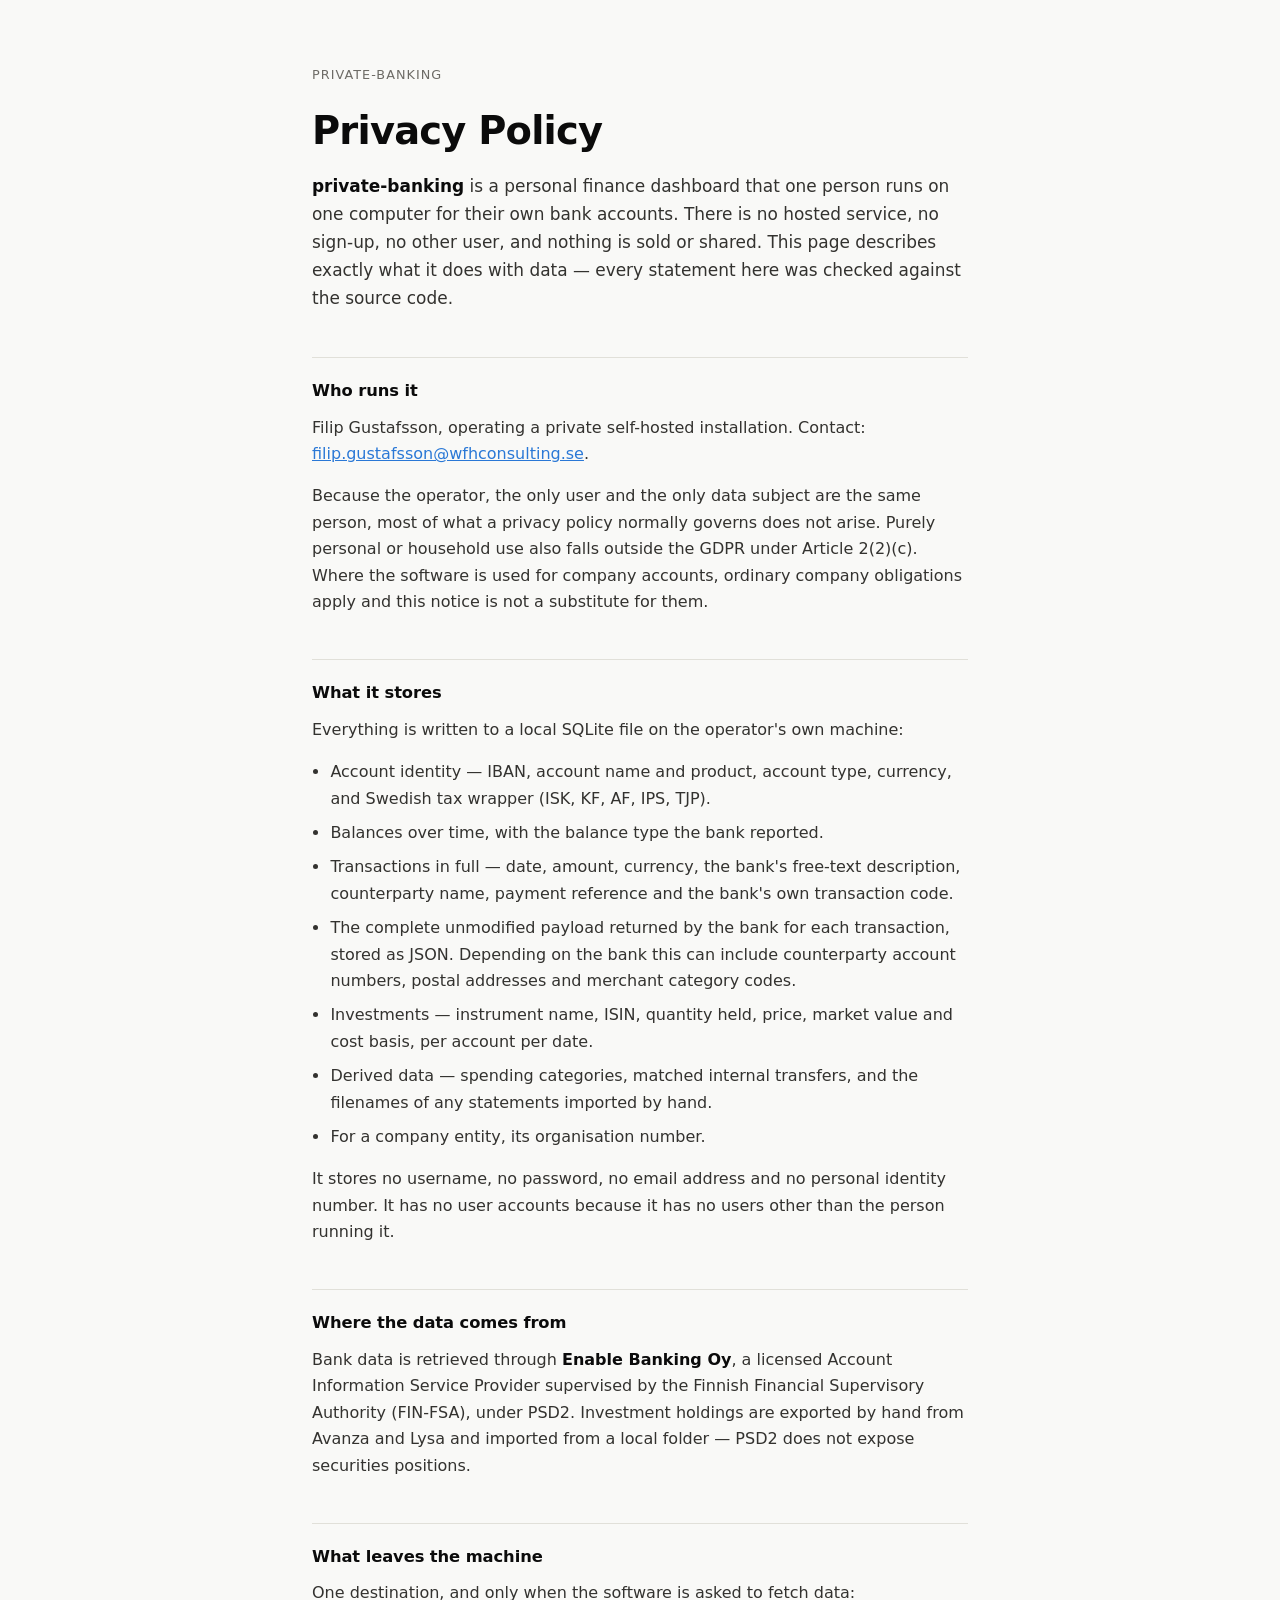
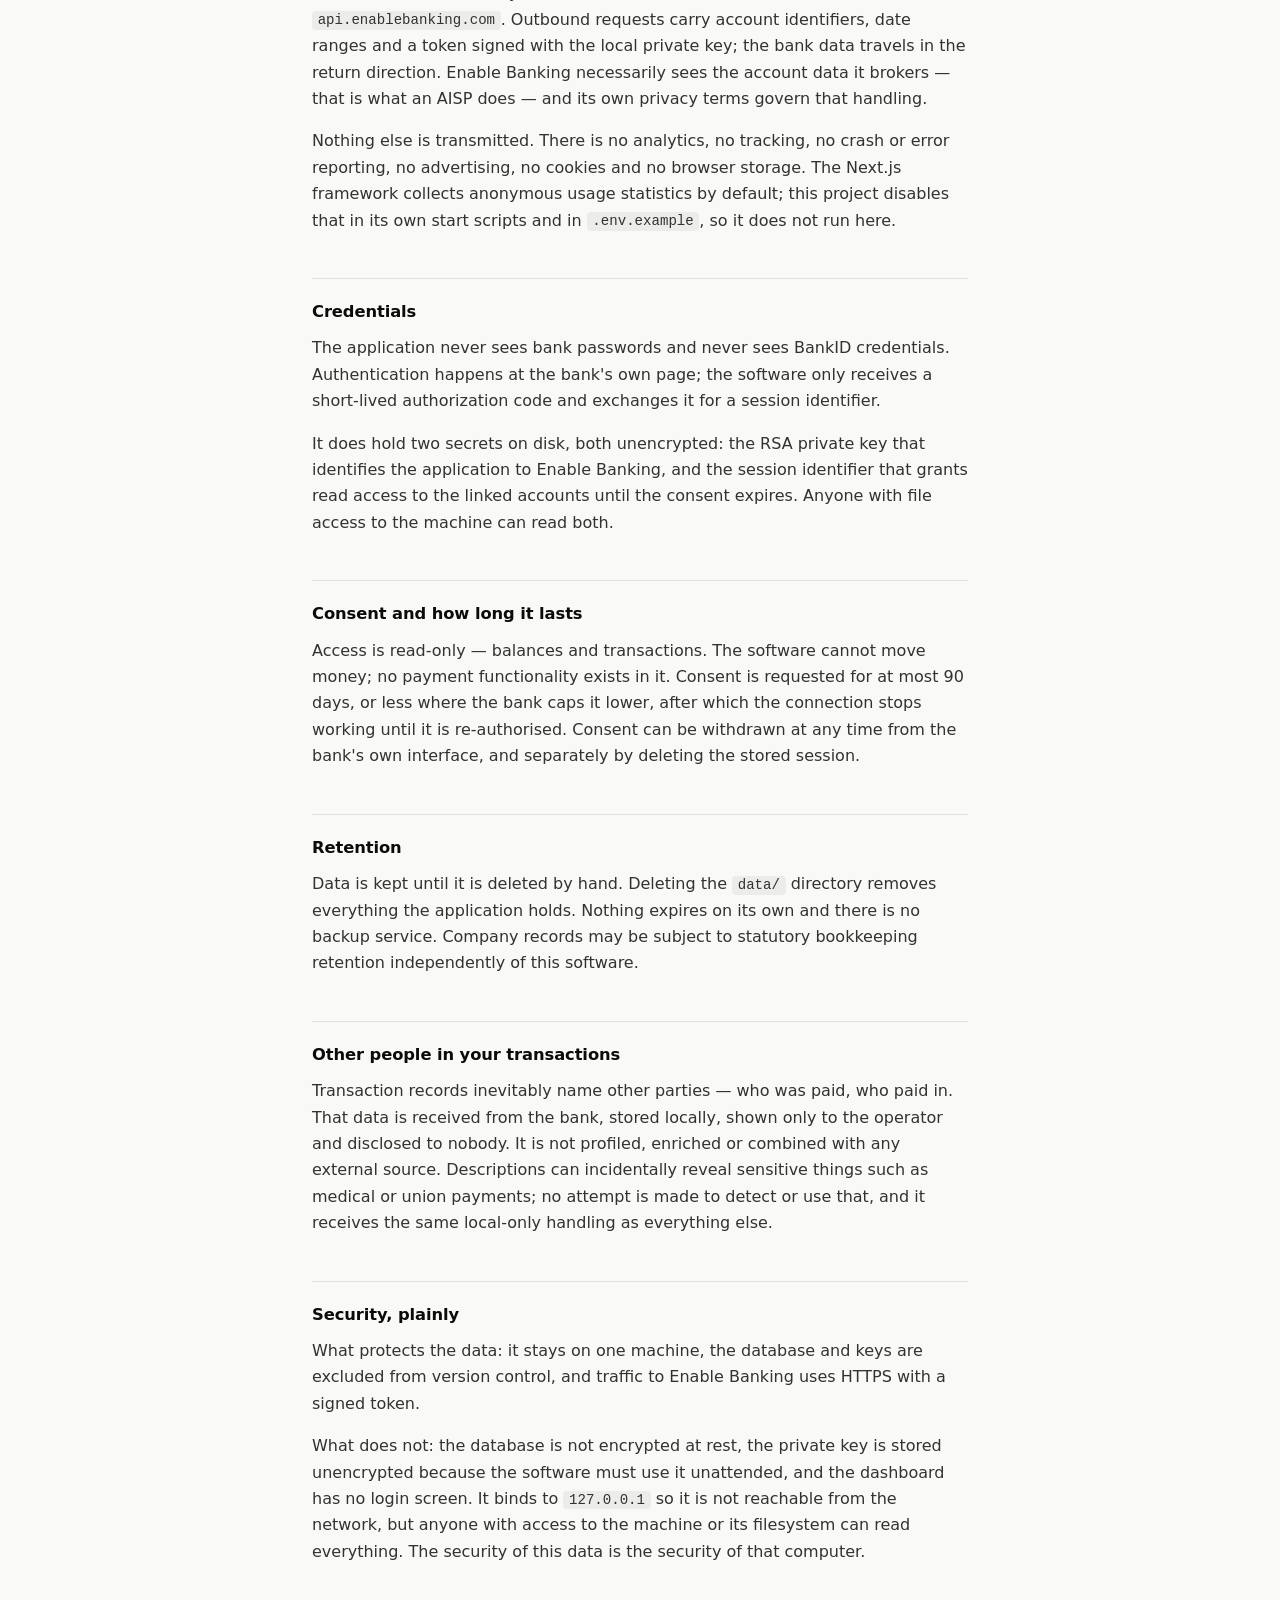
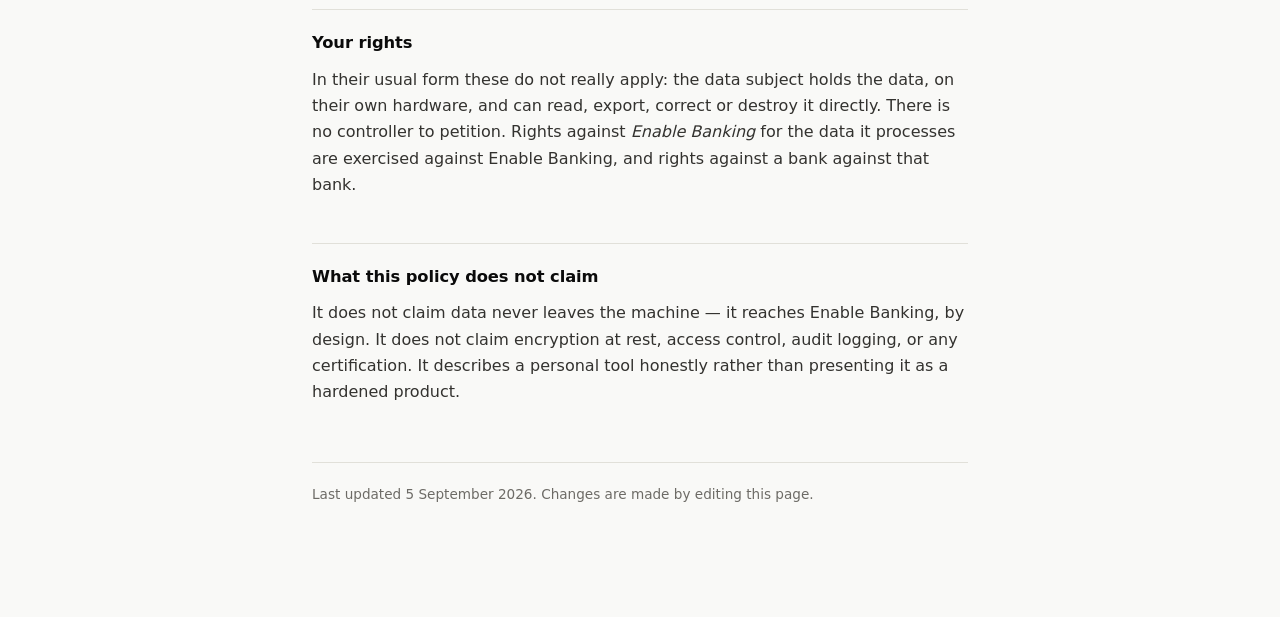
==== privacy.html @ 4055734c "Add privacy policy and terms of use Static pages for the PSD2 application registration. Claims about" ====
<!doctype html>
<html lang="en">
<head>
<meta charset="utf-8">
<meta name="viewport" content="width=device-width,initial-scale=1">
<title>Privacy Policy — private-banking</title>
<link rel="stylesheet" href="./style.css">
</head>
<body>
<main>
<p class="eyebrow"><a href="./">private-banking</a></p>
<h1>Privacy Policy</h1>
<p class="lede">
  <strong>private-banking</strong> is a personal finance dashboard that one person runs on
  one computer for their own bank accounts. There is no hosted service, no sign-up, no other
  user, and nothing is sold or shared. This page describes exactly what it does with data —
  every statement here was checked against the source code.
</p>

<h2>Who runs it</h2>
<p>
  Filip Gustafsson, operating a private self-hosted installation.
  Contact: <a href="mailto:filip.gustafsson@wfhconsulting.se">filip.gustafsson@wfhconsulting.se</a>.
</p>
<p>
  Because the operator, the only user and the only data subject are the same person, most of
  what a privacy policy normally governs does not arise. Purely personal or household use also
  falls outside the GDPR under Article 2(2)(c). Where the software is used for company
  accounts, ordinary company obligations apply and this notice is not a substitute for them.
</p>

<h2>What it stores</h2>
<p>Everything is written to a local SQLite file on the operator's own machine:</p>
<ul>
  <li>Account identity — IBAN, account name and product, account type, currency, and Swedish tax wrapper (ISK, KF, AF, IPS, TJP).</li>
  <li>Balances over time, with the balance type the bank reported.</li>
  <li>Transactions in full — date, amount, currency, the bank's free-text description, counterparty name, payment reference and the bank's own transaction code.</li>
  <li>The complete unmodified payload returned by the bank for each transaction, stored as JSON. Depending on the bank this can include counterparty account numbers, postal addresses and merchant category codes.</li>
  <li>Investments — instrument name, ISIN, quantity held, price, market value and cost basis, per account per date.</li>
  <li>Derived data — spending categories, matched internal transfers, and the filenames of any statements imported by hand.</li>
  <li>For a company entity, its organisation number.</li>
</ul>
<p>
  It stores no username, no password, no email address and no personal identity number. It has
  no user accounts because it has no users other than the person running it.
</p>

<h2>Where the data comes from</h2>
<p>
  Bank data is retrieved through <strong>Enable Banking Oy</strong>, a licensed Account
  Information Service Provider supervised by the Finnish Financial Supervisory Authority
  (FIN-FSA), under PSD2. Investment holdings are exported by hand from Avanza and Lysa and
  imported from a local folder — PSD2 does not expose securities positions.
</p>

<h2>What leaves the machine</h2>
<p>
  One destination, and only when the software is asked to fetch data:
  <code>api.enablebanking.com</code>. Outbound requests carry account identifiers, date ranges
  and a token signed with the local private key; the bank data travels in the return
  direction. Enable Banking necessarily sees the account data it brokers — that is what an
  AISP does — and its own privacy terms govern that handling.
</p>
<p>
  Nothing else is transmitted. There is no analytics, no tracking, no crash or error
  reporting, no advertising, no cookies and no browser storage. The Next.js framework
  collects anonymous usage statistics by default; this project disables that in its own start
  scripts and in <code>.env.example</code>, so it does not run here.
</p>

<h2>Credentials</h2>
<p>
  The application never sees bank passwords and never sees BankID credentials. Authentication
  happens at the bank's own page; the software only receives a short-lived authorization code
  and exchanges it for a session identifier.
</p>
<p>
  It does hold two secrets on disk, both unencrypted: the RSA private key that identifies the
  application to Enable Banking, and the session identifier that grants read access to the
  linked accounts until the consent expires. Anyone with file access to the machine can read
  both.
</p>

<h2>Consent and how long it lasts</h2>
<p>
  Access is read-only — balances and transactions. The software cannot move money; no payment
  functionality exists in it. Consent is requested for at most 90 days, or less where the bank
  caps it lower, after which the connection stops working until it is re-authorised. Consent
  can be withdrawn at any time from the bank's own interface, and separately by deleting the
  stored session.
</p>

<h2>Retention</h2>
<p>
  Data is kept until it is deleted by hand. Deleting the <code>data/</code> directory removes
  everything the application holds. Nothing expires on its own and there is no backup service.
  Company records may be subject to statutory bookkeeping retention independently of this
  software.
</p>

<h2>Other people in your transactions</h2>
<p>
  Transaction records inevitably name other parties — who was paid, who paid in. That data is
  received from the bank, stored locally, shown only to the operator and disclosed to nobody.
  It is not profiled, enriched or combined with any external source. Descriptions can
  incidentally reveal sensitive things such as medical or union payments; no attempt is made
  to detect or use that, and it receives the same local-only handling as everything else.
</p>

<h2>Security, plainly</h2>
<p>What protects the data: it stays on one machine, the database and keys are excluded from version control, and traffic to Enable Banking uses HTTPS with a signed token.</p>
<p>
  What does not: the database is not encrypted at rest, the private key is stored unencrypted
  because the software must use it unattended, and the dashboard has no login screen. It binds
  to <code>127.0.0.1</code> so it is not reachable from the network, but anyone with access to
  the machine or its filesystem can read everything. The security of this data is the
  security of that computer.
</p>

<h2>Your rights</h2>
<p>
  In their usual form these do not really apply: the data subject holds the data, on their own
  hardware, and can read, export, correct or destroy it directly. There is no controller to
  petition. Rights against <em>Enable Banking</em> for the data it processes are exercised
  against Enable Banking, and rights against a bank against that bank.
</p>

<h2>What this policy does not claim</h2>
<p>
  It does not claim data never leaves the machine — it reaches Enable Banking, by design. It
  does not claim encryption at rest, access control, audit logging, or any certification. It
  describes a personal tool honestly rather than presenting it as a hardened product.
</p>

<p class="meta">Last updated 5 September 2026. Changes are made by editing this page.</p>
</main>
</body>
</html>
---- style.css ----
:root {
  color-scheme: light;
  --surface: #fcfcfb;
  --plane: #f9f9f7;
  --ink: #0b0b0b;
  --ink-2: #33322f;
  --muted: #6d6b66;
  --rule: #e1e0d9;
  --accent: #2a78d6;
  --wash: rgba(11, 11, 11, 0.05);
}

@media (prefers-color-scheme: dark) {
  :root:not([data-theme="light"]) {
    color-scheme: dark;
    --surface: #1a1a19;
    --plane: #0d0d0d;
    --ink: #ffffff;
    --ink-2: #d6d5cc;
    --muted: #9a988f;
    --rule: #2c2c2a;
    --accent: #6da7ec;
    --wash: rgba(255, 255, 255, 0.07);
  }
}

* { box-sizing: border-box; }

body {
  margin: 0;
  padding: 0;
  background: var(--plane);
  color: var(--ink-2);
  font: 16px/1.65 system-ui, -apple-system, "Segoe UI", sans-serif;
  -webkit-font-smoothing: antialiased;
}

main {
  max-width: 44rem;
  margin: 0 auto;
  padding: 4rem 1.5rem 6rem;
}

.eyebrow {
  font-size: 0.8rem;
  letter-spacing: 0.08em;
  text-transform: uppercase;
  color: var(--muted);
  margin: 0 0 1.5rem;
}

.eyebrow a { color: var(--muted); text-decoration: none; }
.eyebrow a:hover { color: var(--accent); }

h1 {
  font-size: clamp(1.9rem, 5vw, 2.4rem);
  line-height: 1.15;
  letter-spacing: -0.02em;
  color: var(--ink);
  margin: 0 0 1.25rem;
}

h2 {
  font-size: 1.02rem;
  letter-spacing: -0.005em;
  color: var(--ink);
  margin: 2.75rem 0 0.6rem;
  padding-top: 1.25rem;
  border-top: 1px solid var(--rule);
}

.lede {
  font-size: 1.06rem;
  color: var(--ink-2);
  margin: 0 0 1rem;
}

p { margin: 0 0 1rem; }

ul {
  margin: 0 0 1rem;
  padding-left: 1.15rem;
}

li { margin-bottom: 0.5rem; }

a { color: var(--accent); }

strong { color: var(--ink); font-weight: 600; }

code {
  background: var(--wash);
  padding: 0.1em 0.4em;
  border-radius: 4px;
  font-size: 0.88em;
  font-family: ui-monospace, SFMono-Regular, Menlo, Consolas, monospace;
}

.meta {
  margin-top: 3.5rem;
  padding-top: 1.25rem;
  border-top: 1px solid var(--rule);
  font-size: 0.85rem;
  color: var(--muted);
}

.card-list {
  display: grid;
  gap: 0.75rem;
  margin: 2rem 0 0;
  padding: 0;
  list-style: none;
}

.card-list a {
  display: block;
  background: var(--surface);
  border: 1px solid var(--rule);
  border-radius: 10px;
  padding: 1rem 1.15rem;
  text-decoration: none;
  color: var(--ink);
  font-weight: 550;
}

.card-list a:hover { border-color: var(--accent); }

.card-list span {
  display: block;
  font-weight: 400;
  font-size: 0.88rem;
  color: var(--muted);
  margin-top: 0.15rem;
}
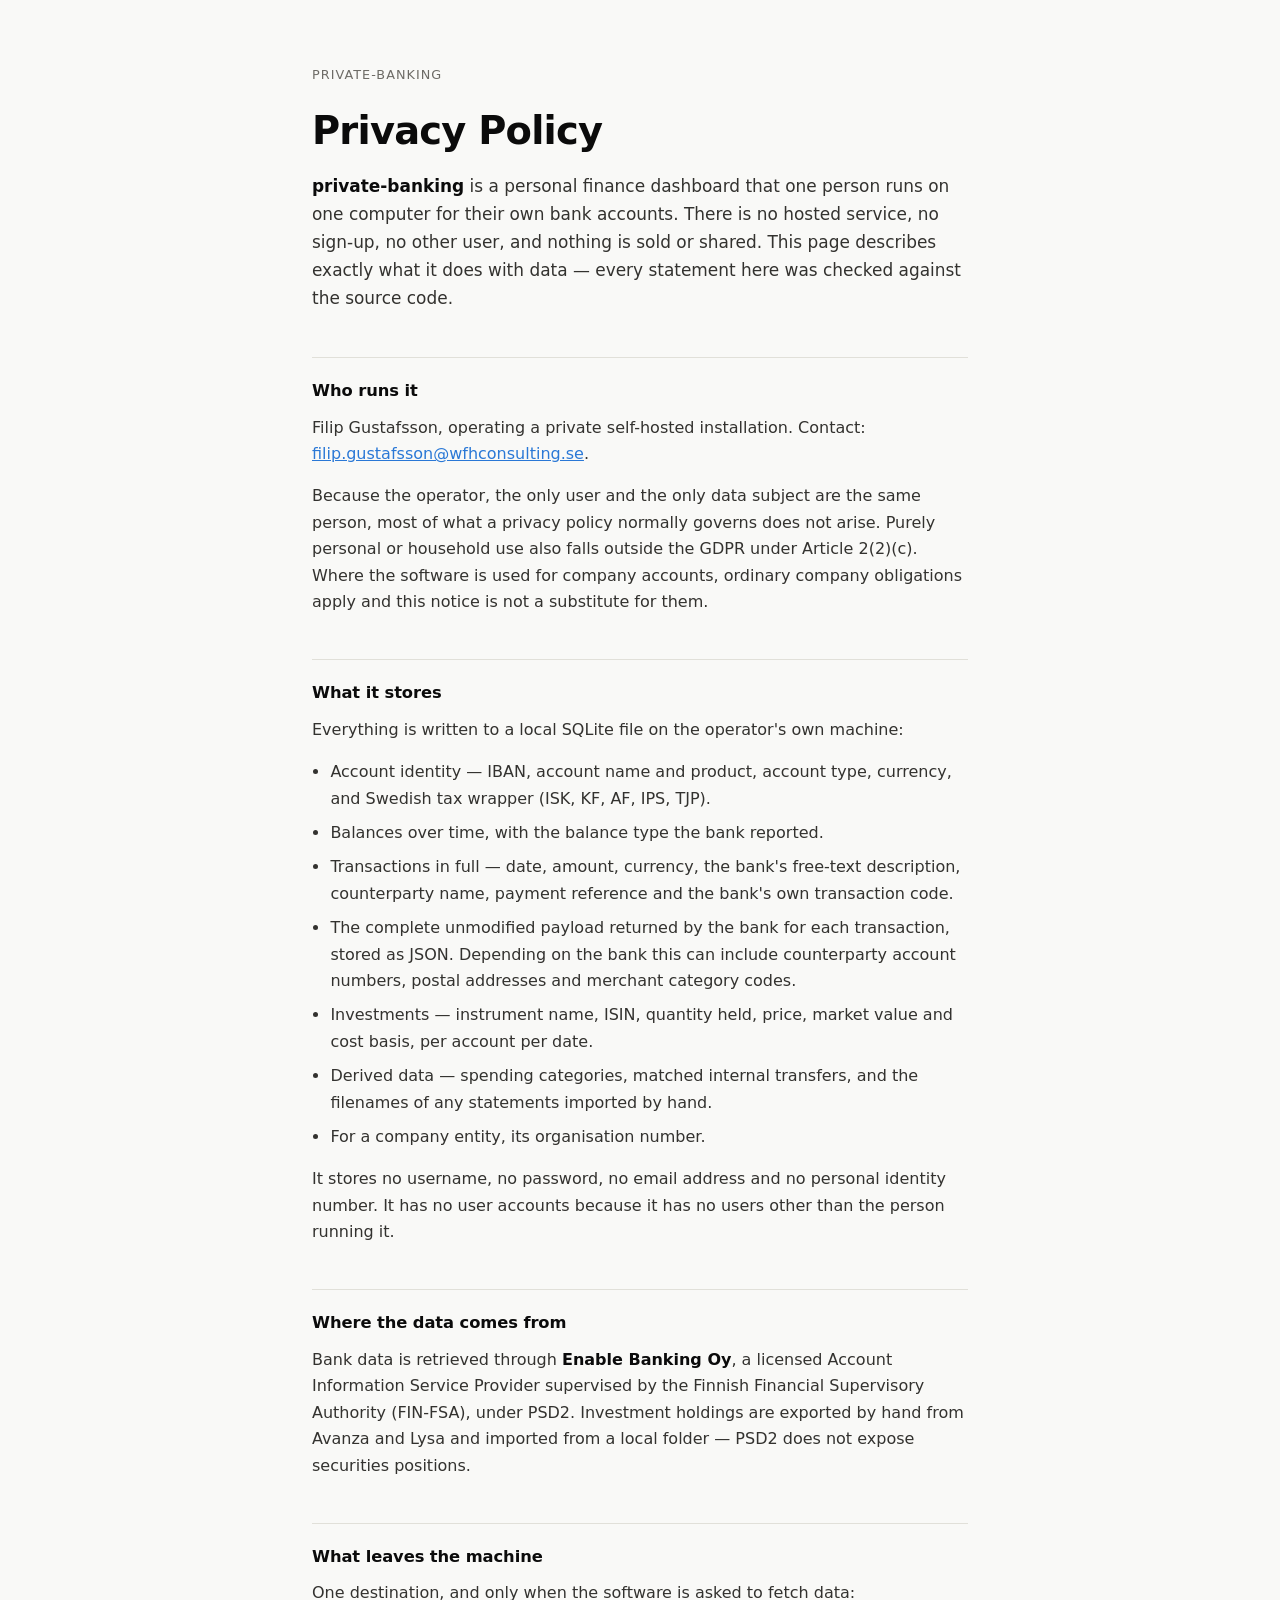
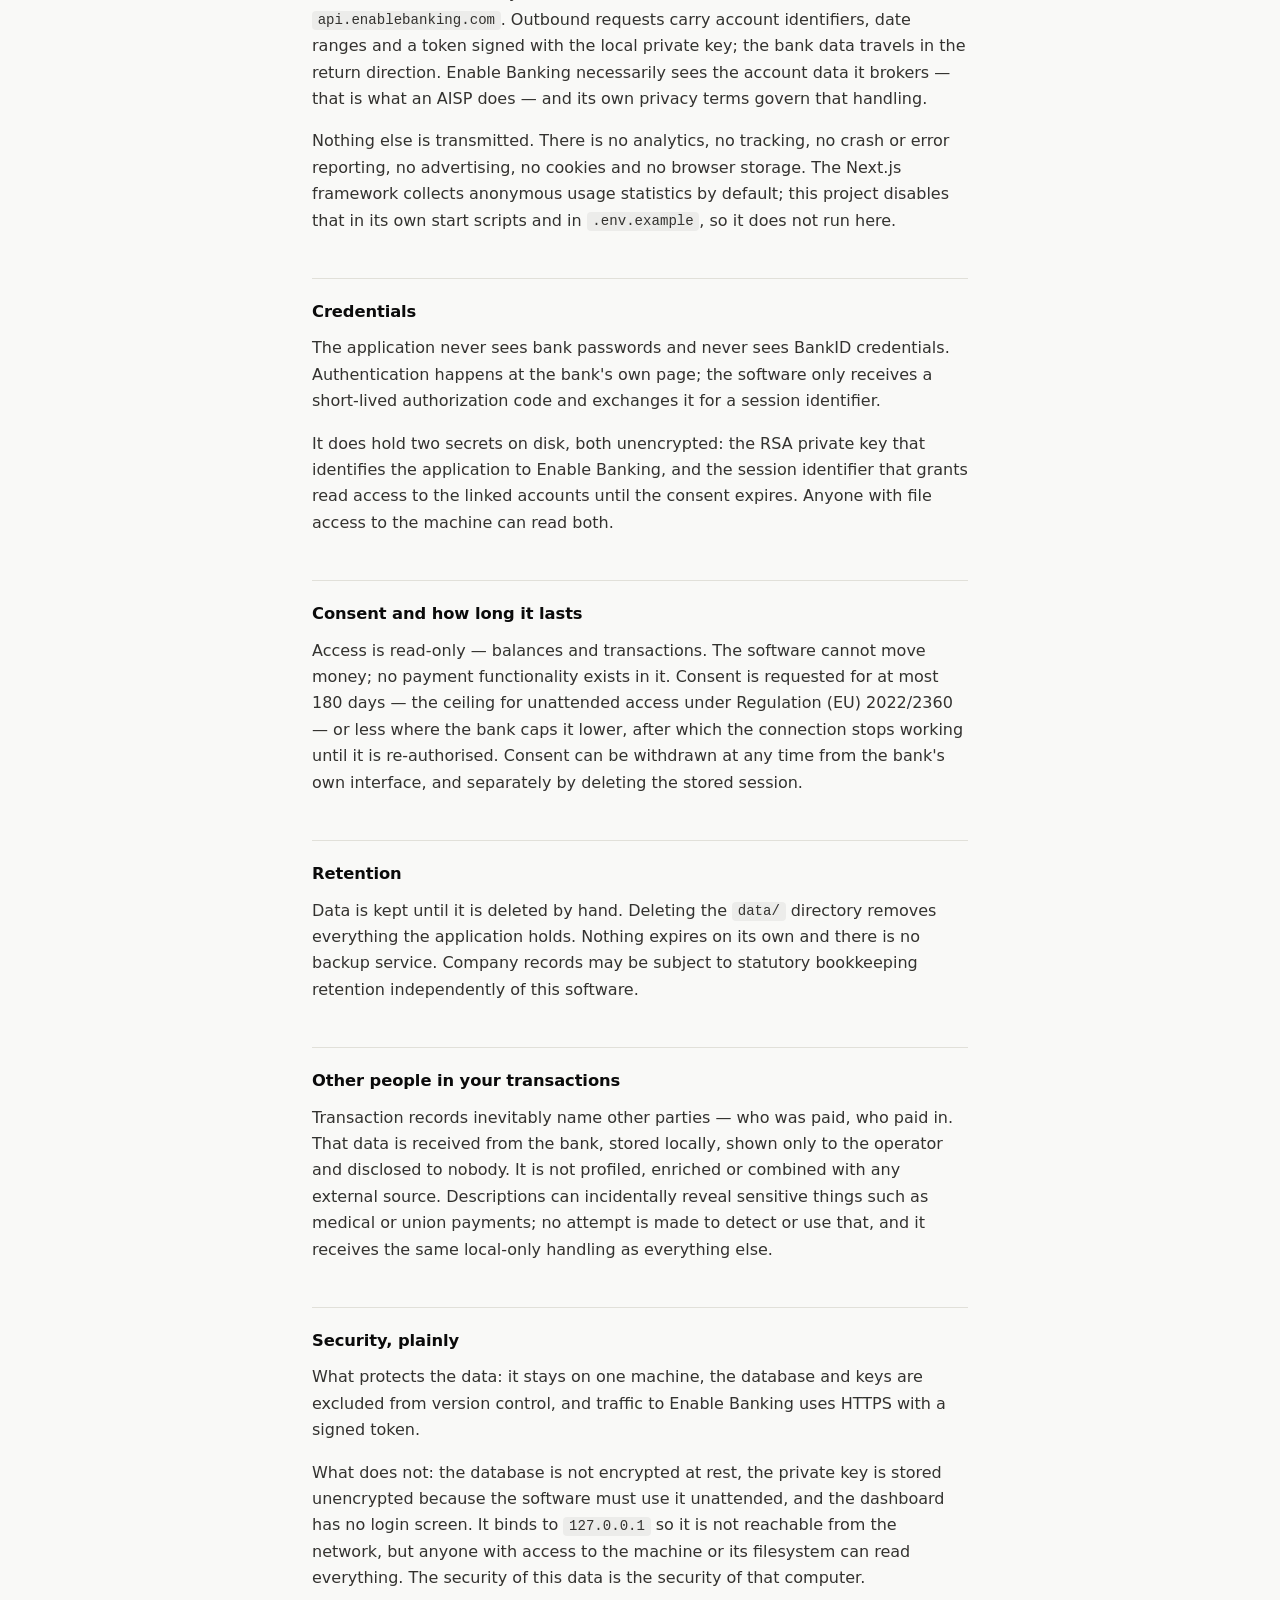
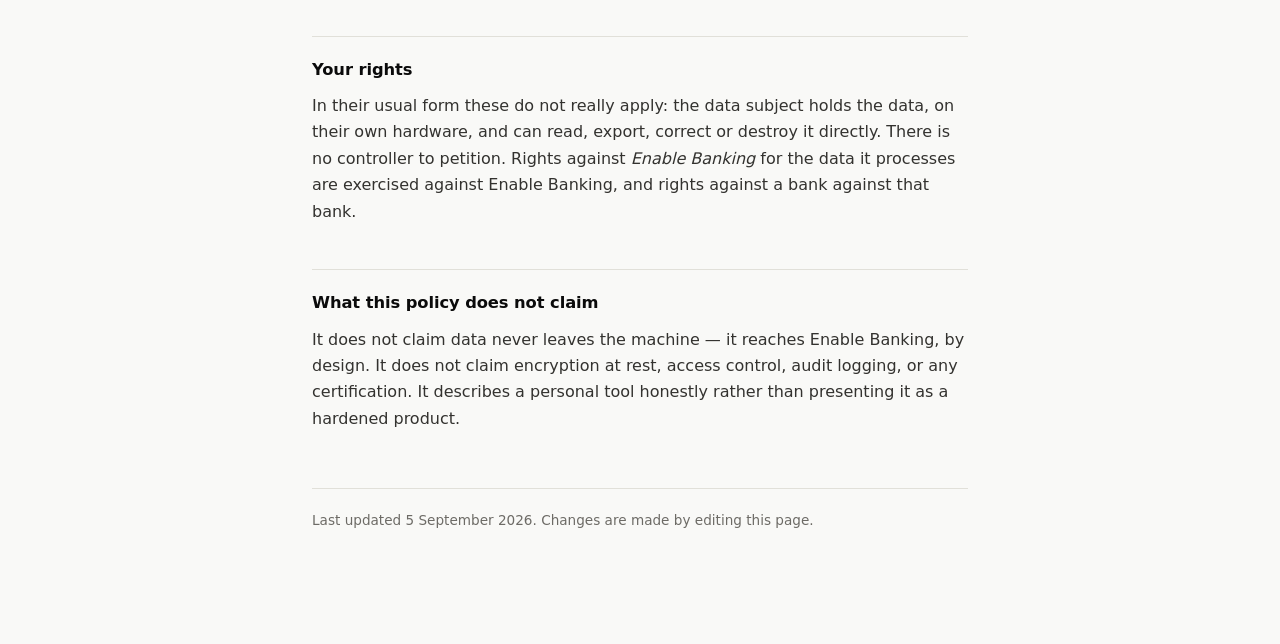
==== commit 270d0ab6: "Correct consent duration to 180 days Regulation (EU) 2022/2360 raised the ceiling for account access" ====
--- a/privacy.html
+++ b/privacy.html
@@ -84,8 +84,8 @@
 <h2>Consent and how long it lasts</h2>
 <p>
   Access is read-only — balances and transactions. The software cannot move money; no payment
-  functionality exists in it. Consent is requested for at most 90 days, or less where the bank
-  caps it lower, after which the connection stops working until it is re-authorised. Consent
+  functionality exists in it. Consent is requested for at most 180 days — the ceiling for unattended access under
+  Regulation (EU) 2022/2360 — or less where the bank caps it lower, after which the connection stops working until it is re-authorised. Consent
   can be withdrawn at any time from the bank's own interface, and separately by deleting the
   stored session.
 </p>
